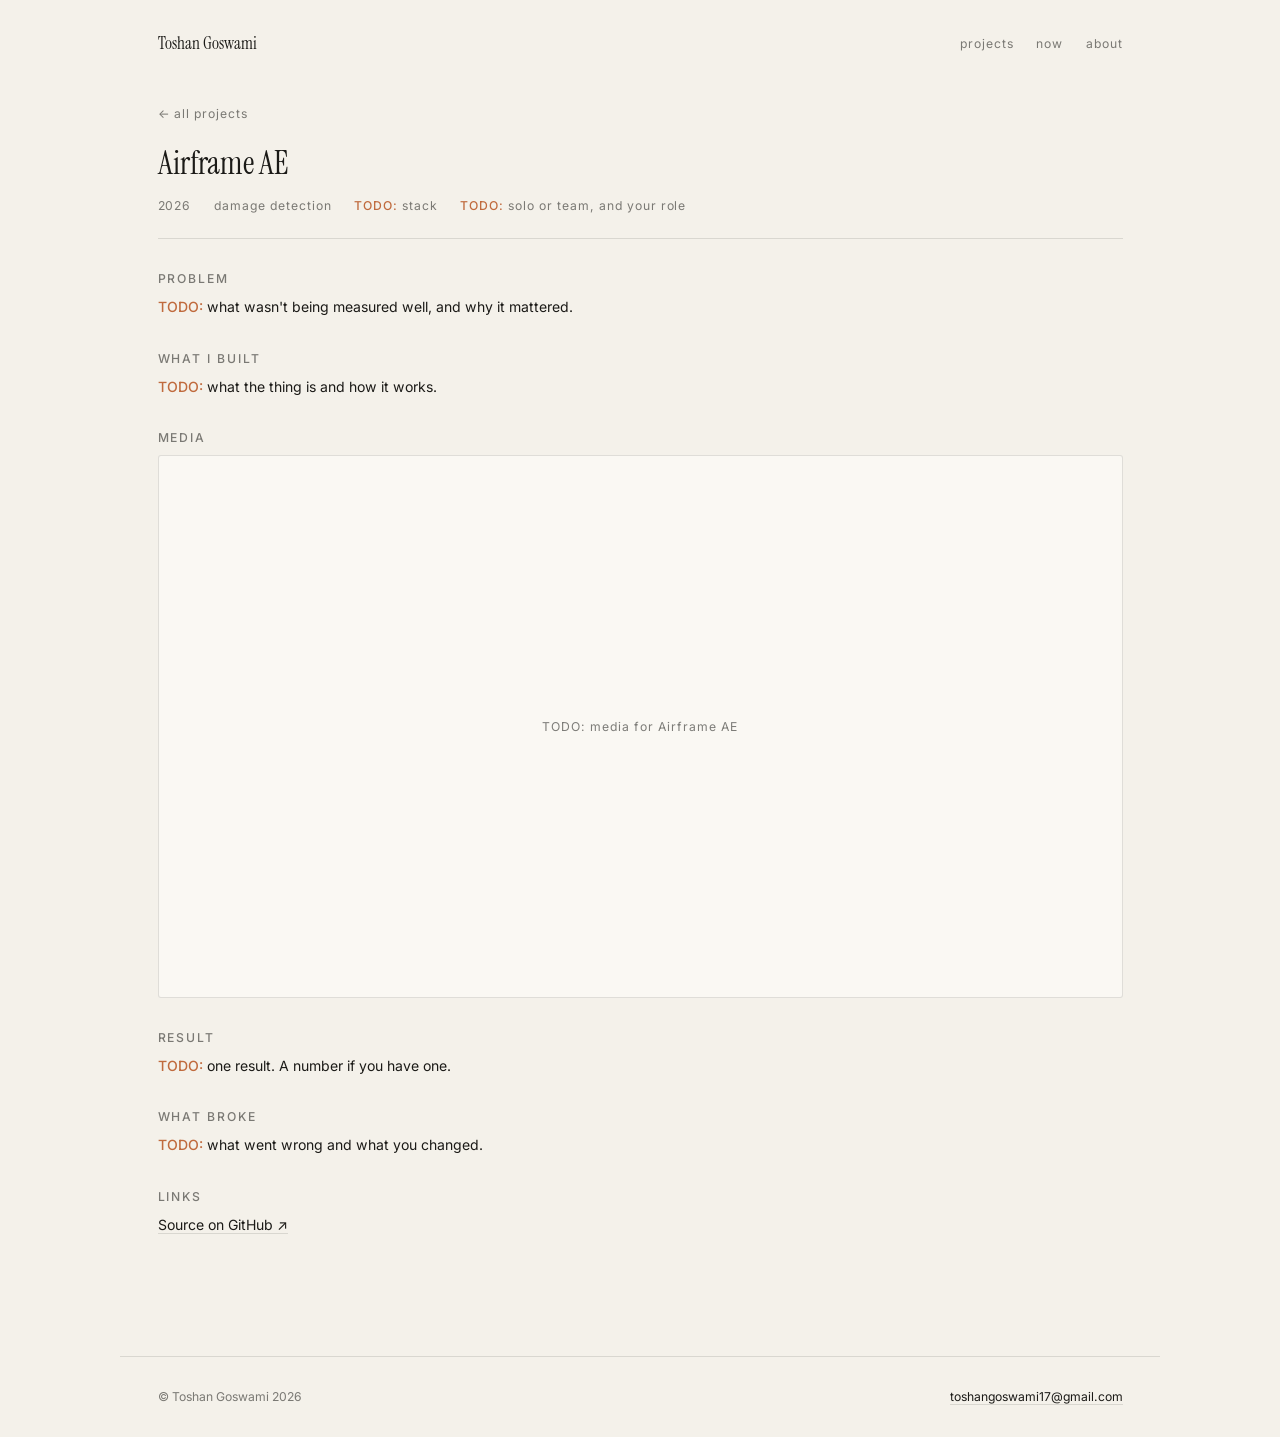
==== projects/airframe-ae/index.html @ 06d4283e "Step 8: project pages from one shared template, five fields each" ====
<!doctype html>
<html lang="en">
<head>
<meta charset="UTF-8" />
<meta name="viewport" content="width=device-width, initial-scale=1.0" />
<title>Airframe AE — Toshan Goswami</title>
<link rel="preconnect" href="https://fonts.googleapis.com">
<link rel="preconnect" href="https://fonts.gstatic.com" crossorigin>
<link href="https://fonts.googleapis.com/css2?family=Instrument+Serif&family=Inter:wght@400;500&display=swap" rel="stylesheet">
<link rel="stylesheet" href="../../assets/css/site.css">
</head>
<body>

  <header class="site-header">
    <a href="../../" class="site-header__name">Toshan Goswami</a>
    <nav class="site-nav">
      <div class="site-nav__links">
        <a href="../../#projects">projects</a>
        <a href="../../#now">now</a>
        <a href="../../#about">about</a>
      </div>
    </nav>
  </header>

  <main class="project-page">
    <a href="../../#projects" class="back-link">&#8592; all projects</a>

    <h1 class="project-page__title">Airframe AE</h1>

    <div class="project-page__meta">
      <span class="meta">2026</span>
      <span class="meta">damage detection</span>
      <span class="meta"><span class="todo">TODO:</span> stack</span>
      <span class="meta"><span class="todo">TODO:</span> solo or team, and your role</span>
    </div>

    <section class="field">
      <h2 class="field__title">Problem</h2>
      <p class="field__body"><span class="todo">TODO:</span> what wasn't being measured well, and why it mattered.</p>
    </section>

    <section class="field">
      <h2 class="field__title">What I built</h2>
      <p class="field__body"><span class="todo">TODO:</span> what the thing is and how it works.</p>
    </section>

    <section class="field field--media">
      <h2 class="field__title">Media</h2>
      <!-- Replace this div with either:
             <img src="../../assets/img/airframe-ae-01.webp" alt="" width="1280" height="720" loading="lazy">
           or, for a short muted loop:
             <video muted loop playsinline autoplay preload="metadata"
                    poster="../../assets/img/airframe-ae-poster.webp"
                    width="1280" height="720">
               <source src="../../assets/video/airframe-ae.mp4" type="video/mp4">
             </video>
           Keep videos under 5MB. See CLAUDE.md. -->
      <div class="project-media project-media--todo">TODO: media for Airframe AE</div>
    </section>

    <section class="field">
      <h2 class="field__title">Result</h2>
      <p class="field__body"><span class="todo">TODO:</span> one result. A number if you have one.</p>
    </section>

    <section class="field">
      <h2 class="field__title">What broke</h2>
      <p class="field__body"><span class="todo">TODO:</span> what went wrong and what you changed.</p>
    </section>

    <section class="field">
      <h2 class="field__title">Links</h2>
      <p class="field__body">
        <a href="https://github.com/toshangoswami/Airframe-AE-Array"
           target="_blank" rel="noopener noreferrer" class="cite-link">Source on GitHub &#8599;</a>
      </p>
    </section>
  </main>

  <footer class="site-footer">
    <p>© Toshan Goswami 2026</p>
    <p><a href="mailto:toshangoswami17@gmail.com" class="cite-link">toshangoswami17@gmail.com</a></p>
  </footer>

</body>
</html>
---- assets/css/site.css ----
/* ==========================================================================
   site.css — shared by every page.
   Tokens live here and only here. Don't hardcode colors or sizes in markup.
   ========================================================================== */

/* --- tokens ------------------------------------------------------------- */

:root{
  /* color — warm paper, accent pulled from the hand-drawn city artwork */
  --paper:#f4f1ea;
  --ink:#1b1a17;
  --ink-soft:rgba(27,26,23,.56);
  --hairline:rgba(27,26,23,.12);
  --accent:#2e3f5c;
  --accent-warm:#c06b3e;

  /* raised surfaces (cards, the polaroid) sit slightly above the paper */
  --surface:#faf8f3;

  /* type */
  --font-display:"Instrument Serif",Georgia,"Times New Roman",serif;
  --font-body:"Inter",system-ui,-apple-system,"Segoe UI",sans-serif;

  --fs-xs:0.8125rem;   /* 13 */
  --fs-sm:0.9375rem;   /* 15 */
  --fs-md:1.125rem;    /* 18 */
  --fs-lg:1.5rem;      /* 24 */
  --fs-xl:2.125rem;    /* 34 */
  --fs-display:clamp(2.6rem,6vw,4.5rem);

  --track-caps:0.16em;
  --track-meta:0.08em;

  /* layout — 8px base */
  --space-1:0.5rem;
  --space-2:1rem;
  --space-3:1.5rem;
  --space-4:2rem;
  --space-6:3rem;
  --space-8:4rem;

  --page-max:1040px;
  --prose-max:680px;
  --gutter:1.5rem;
  --section-gap:4rem;
}

@media (min-width:768px){
  :root{
    --gutter:2.5rem;
    --section-gap:6rem;
  }
}

@media (prefers-color-scheme:dark){
  :root:not([data-theme="light"]){
    --paper:#1a1815;
    --ink:#ece7dd;
    --ink-soft:rgba(236,231,221,.56);
    --hairline:rgba(236,231,221,.14);
    --accent:#9bb3cd;
    --accent-warm:#d9935f;
    --surface:#231f1b;
  }
}

:root[data-theme="dark"]{
  --paper:#1a1815;
  --ink:#ece7dd;
  --ink-soft:rgba(236,231,221,.56);
  --hairline:rgba(236,231,221,.14);
  --accent:#9bb3cd;
  --accent-warm:#d9935f;
  --surface:#231f1b;
}

/* --- reset -------------------------------------------------------------- */

*{box-sizing:border-box;}

html{scroll-behavior:smooth;}

html,body{
  margin:0;
  padding:0;
  background:var(--paper);
  color:var(--ink);
  font-family:var(--font-body);
  font-size:var(--fs-sm);
  line-height:1.6;
  overflow-x:clip;
  -webkit-font-smoothing:antialiased;
}

body{min-height:100vh;}

img,video{max-width:100%; display:block;}

a{color:inherit;}

:focus-visible{
  outline:2px solid var(--accent);
  outline-offset:3px;
  border-radius:1px;
}

@media (prefers-reduced-motion:reduce){
  html{scroll-behavior:auto;}
  *{animation-duration:.01ms !important; transition-duration:.01ms !important;}
}

/* --- type helpers ------------------------------------------------------- */

.label{
  font-size:var(--fs-xs);
  letter-spacing:var(--track-caps);
  text-transform:uppercase;
  color:var(--ink-soft);
  margin:0 0 var(--space-3);
}

.meta{
  font-size:var(--fs-xs);
  letter-spacing:var(--track-meta);
  color:var(--ink-soft);
}

.prose{max-width:var(--prose-max);}

/* --- layout ------------------------------------------------------------- */

.wrap{
  max-width:var(--page-max);
  margin-inline:auto;
  padding-inline:var(--gutter);
}

.section{margin-bottom:var(--section-gap);}

.section__head{
  display:flex;
  align-items:baseline;
  justify-content:space-between;
  gap:var(--space-2);
  border-bottom:1px solid var(--hairline);
  padding-bottom:var(--space-1);
  margin-bottom:var(--space-4);
}

.section__title{
  font-family:var(--font-display);
  font-weight:400;
  font-size:var(--fs-lg);
  margin:0;
}

/* --- header / nav ------------------------------------------------------- */

.site-header{
  max-width:var(--page-max);
  margin-inline:auto;
  padding:var(--space-4) var(--gutter);
  display:flex;
  align-items:center;
  justify-content:space-between;
  gap:var(--space-3);
}

.site-header__name{
  font-family:var(--font-display);
  font-size:var(--fs-md);
  text-decoration:none;
  color:var(--ink);
}

.site-nav{
  display:flex;
  align-items:center;
  gap:var(--space-3);
}

.site-nav__links{
  display:flex;
  align-items:center;
  gap:var(--space-3);
  font-size:var(--fs-xs);
  letter-spacing:var(--track-meta);
}

.site-nav__links a{
  color:var(--ink-soft);
  text-decoration:none;
  transition:color .2s ease;
}
.site-nav__links a:hover{color:var(--ink);}

.site-nav__divider{
  width:1px;
  height:0.875rem;
  background:var(--hairline);
}

.site-nav__social{
  display:flex;
  align-items:center;
  gap:var(--space-2);
}

.icon-link{
  color:var(--ink-soft);
  transition:color .2s ease;
  line-height:0;
  display:inline-flex;
}
.icon-link:hover{color:var(--ink);}

/* --- hero --------------------------------------------------------------- */

.hero{
  max-width:var(--page-max);
  margin-inline:auto;
  padding:var(--space-4) var(--gutter) var(--section-gap);
  display:grid;
  gap:var(--space-8);
  align-items:center;
}

.hero__name{
  font-family:var(--font-display);
  font-weight:400;
  font-size:var(--fs-display);
  line-height:1.02;
  margin:0 0 var(--space-3);
}

.hero__line{
  font-size:var(--fs-md);
  line-height:1.5;
  max-width:26ch;
  margin:0 0 var(--space-3);
  text-wrap:pretty;
}

.hero__where{margin:0;}

/* --- polaroid flipbook -------------------------------------------------- */

.flipbook{
  display:flex;
  flex-direction:column;
  gap:var(--space-2);
}

.gallery-stack{
  position:relative;
  perspective:1400px;
  width:100%;
  max-width:420px;
  aspect-ratio:4 / 3;
}

.polaroid{
  background:var(--surface);
  padding:16px 16px 30px;
  box-shadow:0 26px 50px -24px rgba(27,26,23,.28), 0 8px 18px -12px rgba(27,26,23,.12);
  border-radius:2px;
}

.stack-card{
  position:absolute;
  inset:0;
  border-radius:2px;
}
.stack-card.behind-a{transform:rotate(-4deg) translate(-16px,9px); z-index:1; opacity:0.6;}
.stack-card.behind-b{transform:rotate(3deg) translate(14px,12px); z-index:2; opacity:0.8;}
.stack-card.main{
  z-index:3;
  transform-style:preserve-3d;
  transform-origin:center;
  transition:transform .28s ease, opacity .28s ease;
}
.stack-card.flip-out{transform:rotateY(-90deg); opacity:0;}
.stack-card.flip-in{animation:flipIn .28s ease;}

@keyframes flipIn{
  from{transform:rotateY(90deg); opacity:0;}
  to{transform:rotateY(0deg); opacity:1;}
}

.photo-window{
  position:absolute;
  top:20px; left:20px; right:20px; bottom:36px;
  overflow:hidden;
  background:#f4f2ea;
}

.wash{position:absolute; inset:0;}

.wash.wc-boston{
  background:
    radial-gradient(ellipse 76% 32% at 56% 55%, rgba(240,192,142,0.5), transparent 70%),
    linear-gradient(to bottom, transparent 0 58.2%, rgba(58,76,100,0.22) 58.8%, rgba(40,55,78,0.36) 100%),
    linear-gradient(to bottom, #9db4d0 0%, #c2cad6 34%, #e4d6c2 58%, #eddec9 100%);
}

.wash.wc-sf{
  background:
    radial-gradient(ellipse 60% 30% at 46% 54%, rgba(255,199,132,0.55), transparent 70%),
    linear-gradient(to bottom, transparent 0 57%, rgba(72,66,96,0.22) 57.6%, rgba(50,44,74,0.36) 100%),
    linear-gradient(to bottom, #8ba2bd 0%, #cf9f8d 38%, #f1c996 57%, #f7dcb9 100%);
}

.grain{
  position:absolute;
  inset:0;
  opacity:0.16;
  mix-blend-mode:overlay;
  background-image:url("data:image/svg+xml;utf8,<svg xmlns='http://www.w3.org/2000/svg'><filter id='n'><feTurbulence type='fractalNoise' baseFrequency='0.85' numOctaves='2' stitchTiles='stitch'/></filter><rect width='100%25' height='100%25' filter='url(%23n)'/></svg>");
}

.ink-art{position:absolute; inset:0;}
.ink-art svg{display:block; width:100%; height:100%;}

.photo-window.ghost .wash{opacity:0.42; filter:blur(3px) saturate(0.8);}
.photo-window.ghost .grain{opacity:0.25;}

.stamp{
  position:absolute;
  top:10px; right:10px;
  width:52px; height:45px;
  border:1px solid rgba(52,68,96,0.45);
  outline:1px solid rgba(52,68,96,0.26);
  outline-offset:3px;
  border-radius:3px;
  display:flex;
  flex-direction:column;
  align-items:center;
  justify-content:center;
  color:rgba(52,68,96,0.6);
  text-transform:uppercase;
  transform:rotate(7deg);
  mix-blend-mode:multiply;
  z-index:5;
  text-align:center;
}
.stamp-code{font-weight:500; font-size:10px; letter-spacing:0.1em;}
.stamp-date{font-size:6px; letter-spacing:0.02em; margin-top:2px; opacity:0.85; white-space:nowrap;}

/* flipbook controls sit under the stack, not floating outside it */
.flipbook__controls{
  display:flex;
  align-items:center;
  gap:var(--space-2);
  max-width:420px;
}

.flipbook__caption{
  flex:1;
  margin:0;
}

.arrow-btn{
  color:var(--ink-soft);
  transition:color .2s ease;
  cursor:pointer;
  background:none;
  border:none;
  padding:2px;
  line-height:0;
}
.arrow-btn:hover{color:var(--ink);}

/* --- featured cards ----------------------------------------------------- */

.cards{
  display:grid;
  gap:var(--space-3);
  grid-template-columns:1fr;
}

@media (min-width:640px){
  .cards{grid-template-columns:repeat(auto-fit,minmax(16rem,1fr));}
}

.card{
  border:1px solid var(--hairline);
  border-radius:3px;
  background:var(--surface);
  overflow:hidden;
}

.card__link{
  display:flex;
  flex-direction:column;
  height:100%;
  text-decoration:none;
  color:inherit;
}

.card__media{
  aspect-ratio:16 / 10;
  background:var(--paper);
  border-bottom:1px solid var(--hairline);
  overflow:hidden;
}

.card__media img,
.card__media video{
  width:100%;
  height:100%;
  object-fit:cover;
}

/* visible placeholder until a real cover lands */
.card__media--todo{
  display:flex;
  align-items:center;
  justify-content:center;
  font-size:var(--fs-xs);
  letter-spacing:var(--track-meta);
  color:var(--ink-soft);
  text-align:center;
  padding:var(--space-2);
}

.card__body{
  padding:var(--space-2) var(--space-2) var(--space-3);
  display:flex;
  flex-direction:column;
  gap:var(--space-1);
  flex:1;
}

.card__title{
  font-family:var(--font-display);
  font-weight:400;
  font-size:var(--fs-md);
  margin:0;
}

.card__built{
  margin:0;
  font-size:var(--fs-sm);
}

.card__result{
  margin:auto 0 0;
  padding-top:var(--space-1);
  font-size:var(--fs-sm);
}

.card__result-label{
  display:block;
  font-size:var(--fs-xs);
  letter-spacing:var(--track-caps);
  text-transform:uppercase;
  color:var(--ink-soft);
}

.card__result strong{
  font-weight:500;
  color:var(--accent);
}

.todo{
  color:var(--accent-warm);
  font-weight:500;
}

/* --- projects list ------------------------------------------------------ */

.project-list{
  list-style:none;
  margin:0;
  padding:0;
}

/* The row is a container, not a link — it holds two separate destinations
   (the project page and the repo), which can't nest inside one anchor. */
.project-row{
  display:grid;
  grid-template-columns:3rem 1fr auto;
  align-items:baseline;
  gap:var(--space-2);
  padding:0.75rem 0;
  border-bottom:1px solid var(--hairline);
}
.project-row:first-child{border-top:1px solid var(--hairline);}

.project-row__year{font-size:var(--fs-xs); color:var(--ink-soft);}

.project-row__name{font-size:var(--fs-sm);}

.project-row__link{
  text-decoration:none;
  color:inherit;
  transition:color .2s ease;
}
.project-row__link:hover{color:var(--accent);}

.project-row__tag{
  display:none;
  font-size:var(--fs-xs);
  letter-spacing:var(--track-meta);
  color:var(--ink-soft);
}

.project-row__repo{
  font-size:var(--fs-xs);
  color:var(--ink-soft);
  text-decoration:none;
  transition:color .2s ease;
}
.project-row__repo:hover{color:var(--ink);}

@media (min-width:640px){
  .project-row{grid-template-columns:4rem 1fr 10rem auto;}
  .project-row__tag{display:block;}
}

.ext{font-size:0.75em; color:var(--ink-soft);}

/* --- now log ------------------------------------------------------------ */

.now-log{
  list-style:none;
  margin:0;
  padding:0;
  max-width:var(--prose-max);
}

.now-entry{
  display:grid;
  gap:0.25rem var(--space-3);
  padding:0 0 var(--space-3);
}

.now-entry:not(:last-child){
  margin-bottom:var(--space-3);
  border-bottom:1px solid var(--hairline);
}

.now-entry__date{margin:0;}

.now-entry__body{margin:0;}

@media (min-width:640px){
  .now-entry{grid-template-columns:7rem 1fr;}
}

/* --- about -------------------------------------------------------------- */

.about{
  display:grid;
  gap:var(--space-4);
  align-items:start;
}

.about__bio{
  margin:0 0 var(--space-3);
  max-width:var(--prose-max);
}

.about__links{
  margin:0;
  display:flex;
  flex-wrap:wrap;
  align-items:baseline;
  gap:var(--space-2);
}

.about__photo{
  width:6.5rem;
  aspect-ratio:1;
  object-fit:cover;
  border-radius:50%;
}

/* --- project page ------------------------------------------------------- */

.project-page{
  max-width:var(--page-max);
  margin-inline:auto;
  padding:var(--space-2) var(--gutter) var(--section-gap);
}

.project-page__title{
  font-family:var(--font-display);
  font-weight:400;
  font-size:var(--fs-xl);
  line-height:1.1;
  margin:0 0 var(--space-2);
}

.project-page__meta{
  display:flex;
  flex-wrap:wrap;
  gap:var(--space-1) var(--space-3);
  padding-bottom:var(--space-3);
  border-bottom:1px solid var(--hairline);
  margin-bottom:var(--space-4);
}

.field{
  max-width:var(--prose-max);
  margin-bottom:var(--space-4);
}

.field__title{
  font-size:var(--fs-xs);
  letter-spacing:var(--track-caps);
  text-transform:uppercase;
  color:var(--ink-soft);
  margin:0 0 var(--space-1);
  font-weight:500;
}

.field__body{margin:0;}

/* media on a project page is full content width, not prose width */
.field--media{max-width:none;}

.project-media{
  aspect-ratio:16 / 9;
  background:var(--surface);
  border:1px solid var(--hairline);
  border-radius:3px;
  overflow:hidden;
}

.project-media img,
.project-media video{
  width:100%;
  height:100%;
  object-fit:cover;
}

.project-media--todo{
  display:flex;
  align-items:center;
  justify-content:center;
  font-size:var(--fs-xs);
  letter-spacing:var(--track-meta);
  color:var(--ink-soft);
  text-align:center;
  padding:var(--space-2);
}

.back-link{
  display:inline-block;
  font-size:var(--fs-xs);
  letter-spacing:var(--track-meta);
  color:var(--ink-soft);
  text-decoration:none;
  margin-bottom:var(--space-3);
  transition:color .2s ease;
}
.back-link:hover{color:var(--ink);}

/* --- footer ------------------------------------------------------------- */

.site-footer{
  max-width:var(--page-max);
  margin-inline:auto;
  padding:var(--space-4) var(--gutter);
  border-top:1px solid var(--hairline);
  color:var(--ink-soft);
  font-size:var(--fs-xs);
  display:flex;
  flex-wrap:wrap;
  gap:var(--space-2);
  justify-content:space-between;
}

.site-footer p{margin:0;}

/* --- links -------------------------------------------------------------- */

.cite-link{
  color:var(--ink);
  text-decoration:none;
  border-bottom:1px solid var(--hairline);
  transition:border-color .2s ease;
}
.cite-link:hover{border-color:var(--ink);}

/* --- responsive --------------------------------------------------------- */

@media (min-width:860px){
  .hero{
    grid-template-columns:1fr auto;
    padding-top:var(--space-6);
  }
  .about{grid-template-columns:1fr auto;}
  .about__photo{width:8rem;}
  .project-row{grid-template-columns:4rem 1fr auto;}
}
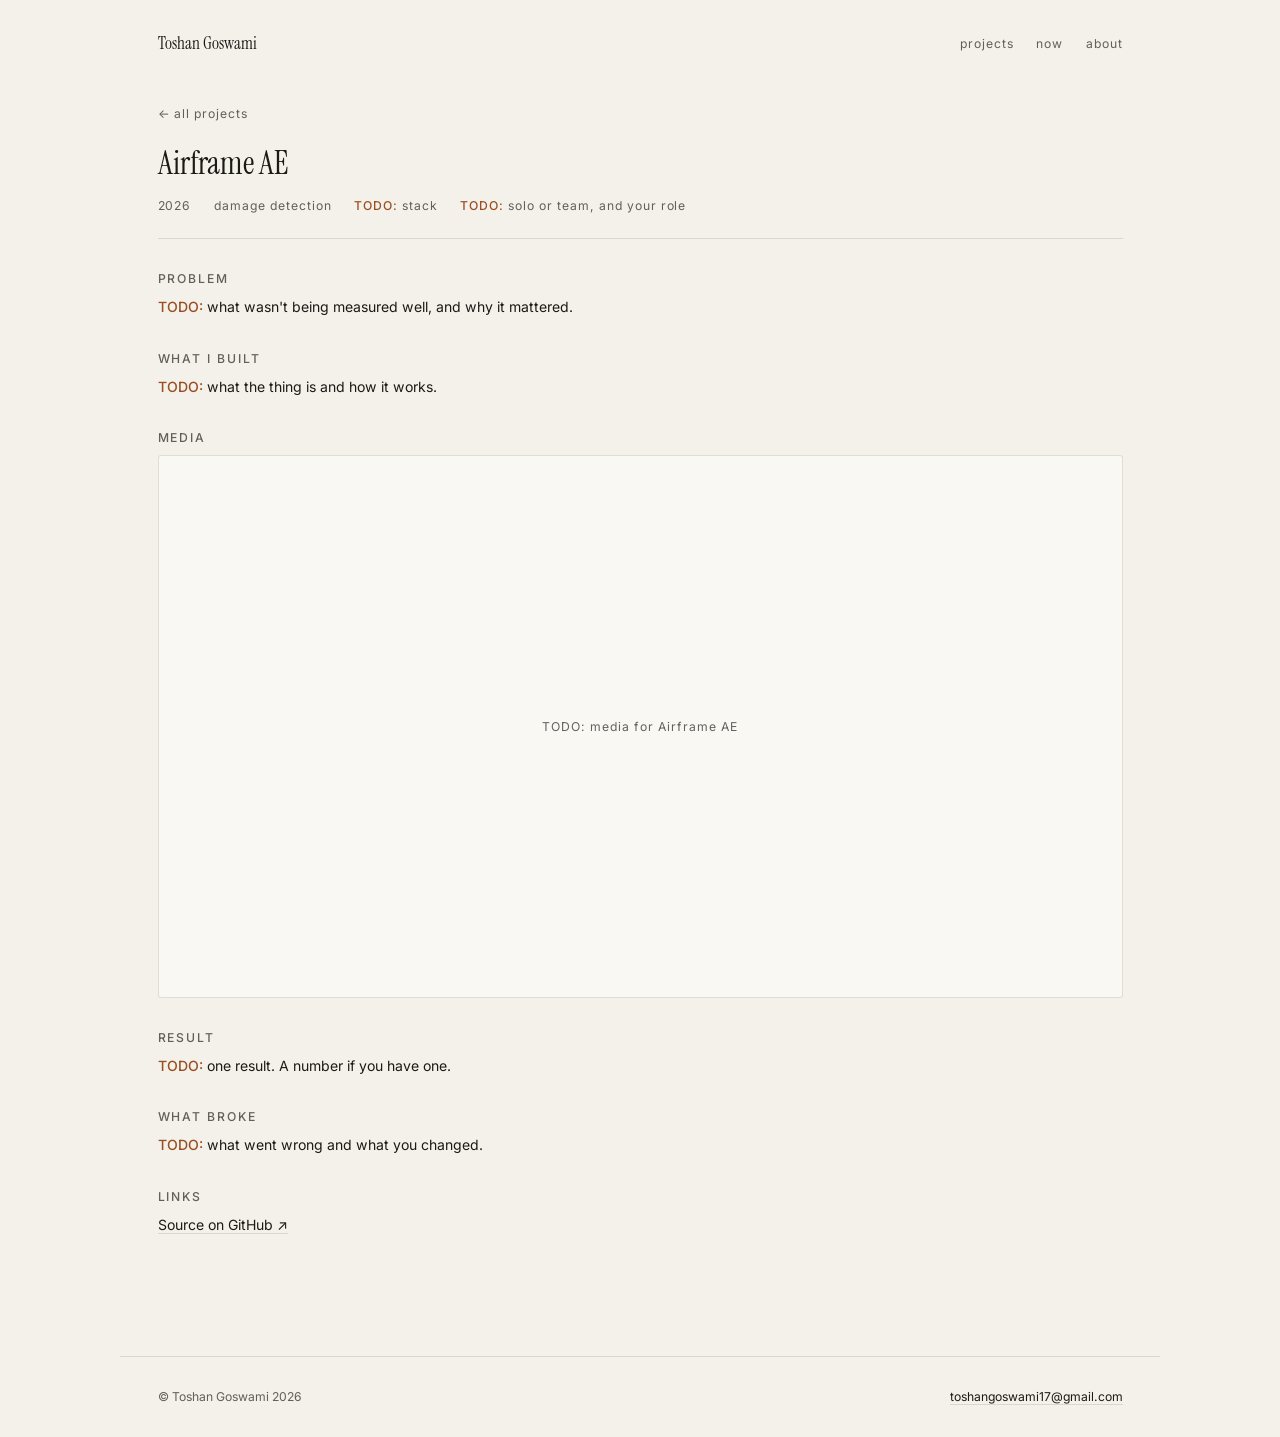
==== commit 81dbf360: "Step 9: contrast fixes, skip links, main landmarks, dead CSS removed" ====
--- a/projects/airframe-ae/index.html
+++ b/projects/airframe-ae/index.html
@@ -11,6 +11,8 @@
 </head>
 <body>
 
+  <a href="#content" class="skip-link">Skip to content</a>
+
   <header class="site-header">
     <a href="../../" class="site-header__name">Toshan Goswami</a>
     <nav class="site-nav">
@@ -22,7 +24,7 @@
     </nav>
   </header>
 
-  <main class="project-page">
+  <main class="project-page" id="content">
     <a href="../../#projects" class="back-link">&#8592; all projects</a>
 
     <h1 class="project-page__title">Airframe AE</h1>
--- a/assets/css/site.css
+++ b/assets/css/site.css
@@ -9,10 +9,14 @@
   /* color — warm paper, accent pulled from the hand-drawn city artwork */
   --paper:#f4f1ea;
   --ink:#1b1a17;
-  --ink-soft:rgba(27,26,23,.56);
+  /* .68, not .56 — at .56 this is 3.87:1 on paper, under the 4.5:1 floor for
+     the 13px metadata it's used on. .68 measures 5.67:1. */
+  --ink-soft:rgba(27,26,23,.68);
   --hairline:rgba(27,26,23,.12);
   --accent:#2e3f5c;
   --accent-warm:#c06b3e;
+  /* darker warm, for warm-colored TEXT — #c06b3e is only 3.44:1 on paper */
+  --accent-warm-ink:#9a4f23;
 
   /* raised surfaces (cards, the polaroid) sit slightly above the paper */
   --surface:#faf8f3;
@@ -60,6 +64,7 @@
     --hairline:rgba(236,231,221,.14);
     --accent:#9bb3cd;
     --accent-warm:#d9935f;
+    --accent-warm-ink:#d9935f;
     --surface:#231f1b;
   }
 }
@@ -71,6 +76,7 @@
   --hairline:rgba(236,231,221,.14);
   --accent:#9bb3cd;
   --accent-warm:#d9935f;
+  --accent-warm-ink:#d9935f;
   --surface:#231f1b;
 }
 
@@ -98,6 +104,18 @@
 
 a{color:inherit;}
 
+.skip-link{
+  position:absolute;
+  left:-9999px;
+  top:0;
+  background:var(--paper);
+  color:var(--ink);
+  padding:var(--space-1) var(--space-2);
+  border:1px solid var(--hairline);
+  z-index:200;
+}
+.skip-link:focus{left:var(--space-2); top:var(--space-2);}
+
 :focus-visible{
   outline:2px solid var(--accent);
   outline-offset:3px;
@@ -124,8 +142,6 @@
   letter-spacing:var(--track-meta);
   color:var(--ink-soft);
 }
-
-.prose{max-width:var(--prose-max);}
 
 /* --- layout ------------------------------------------------------------- */
 
@@ -463,7 +479,7 @@
 }
 
 .todo{
-  color:var(--accent-warm);
+  color:var(--accent-warm-ink);
   font-weight:500;
 }
 
@@ -518,8 +534,6 @@
   .project-row__tag{display:block;}
 }
 
-.ext{font-size:0.75em; color:var(--ink-soft);}
-
 /* --- now log ------------------------------------------------------------ */
 
 .now-log{
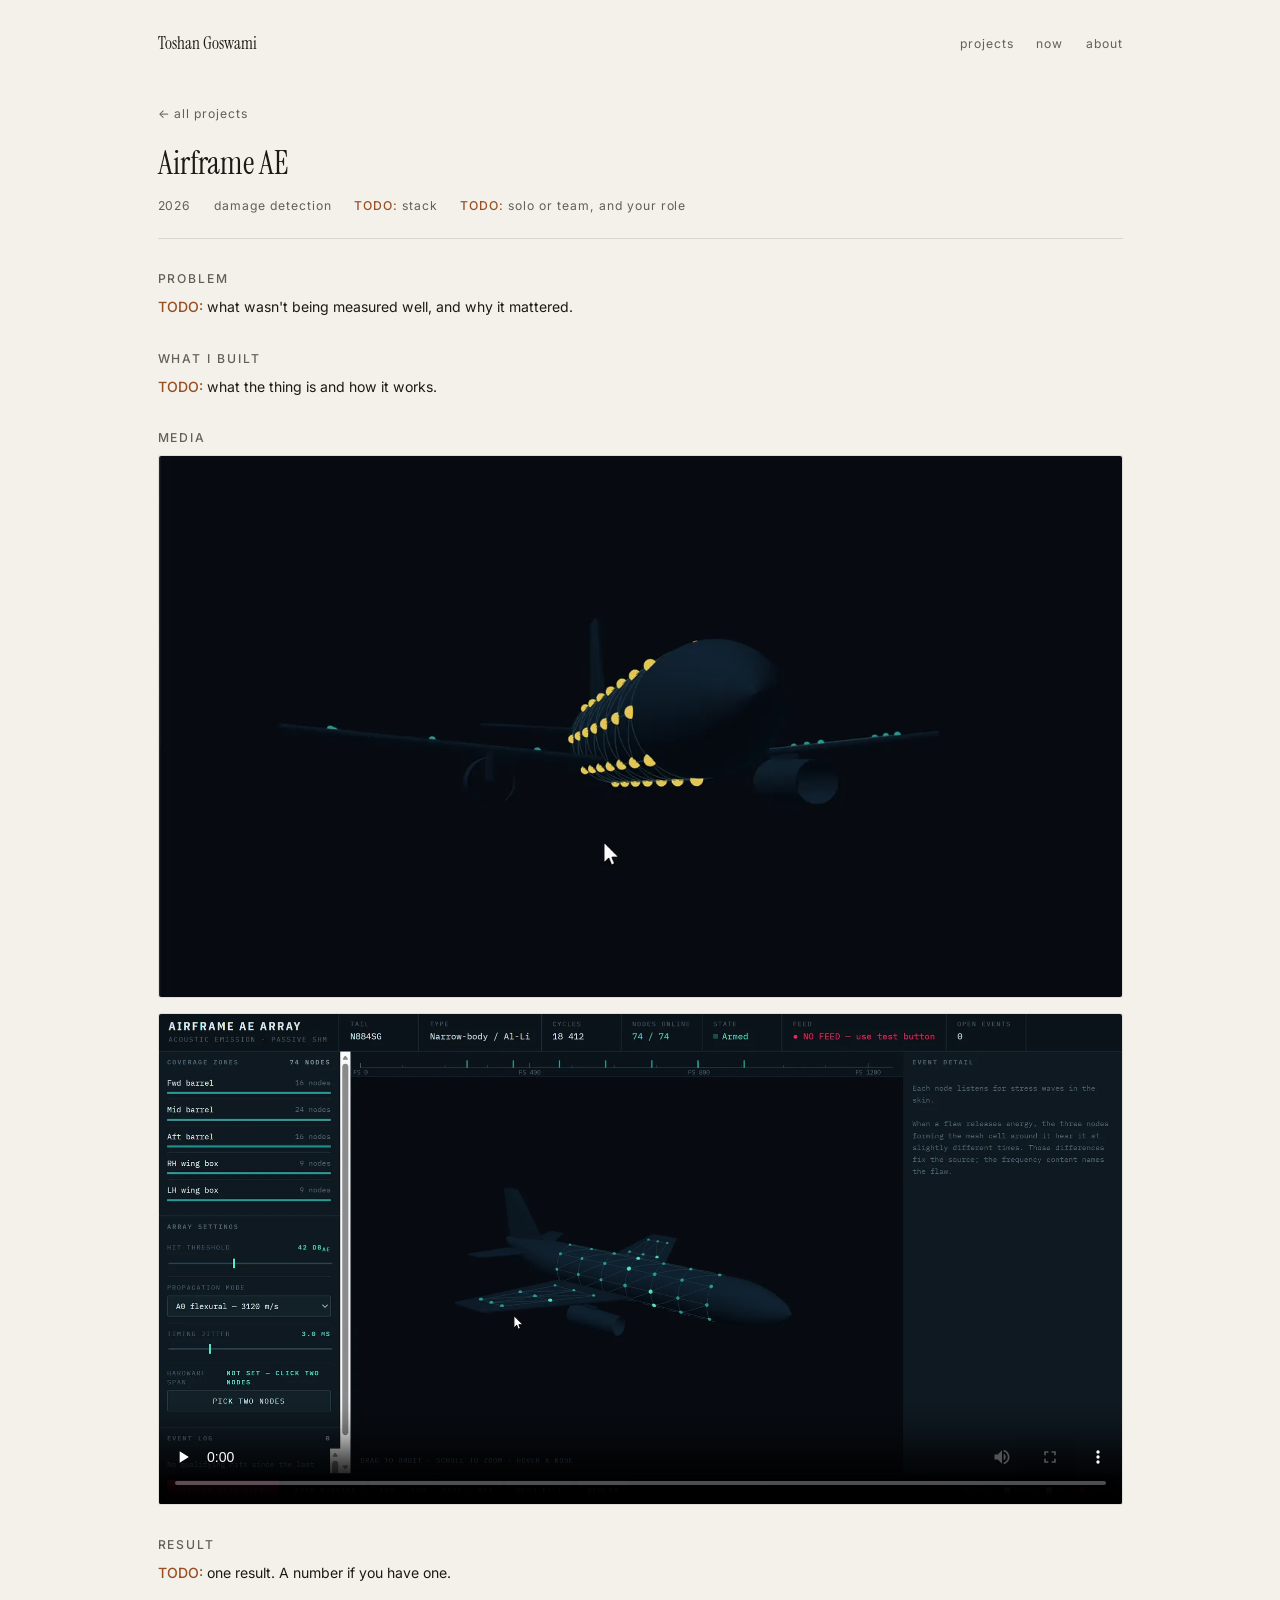
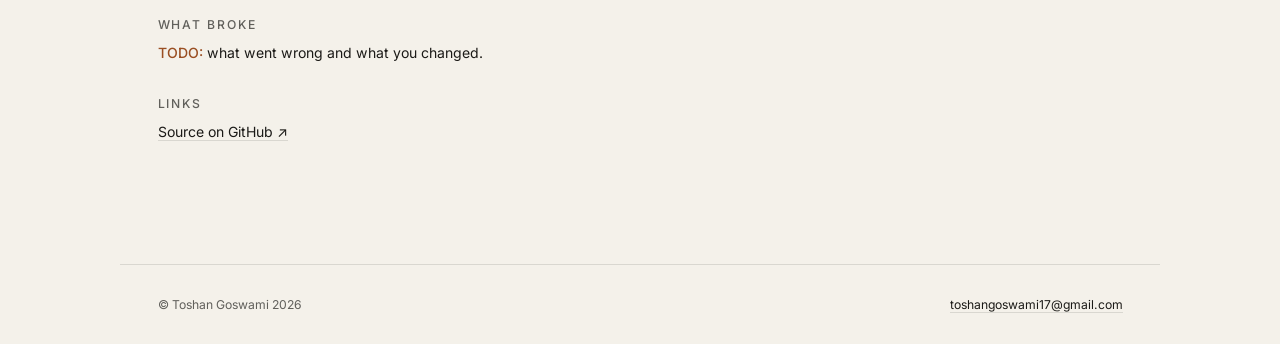
==== commit 5802e9ba: "Resume, card copy, project page videos, Ann Arbor in Places - Resume PDF added with location and pho" ====
--- a/projects/airframe-ae/index.html
+++ b/projects/airframe-ae/index.html
@@ -57,7 +57,20 @@
                <source src="../../assets/video/airframe-ae.mp4" type="video/mp4">
              </video>
            Keep videos under 5MB. See CLAUDE.md. -->
-      <div class="project-media project-media--todo">TODO: media for Airframe AE</div>
+      <div class="project-media">
+        <video muted loop playsinline autoplay preload="metadata"
+               poster="../../assets/img/airframe-ae-poster.webp"
+               width="1280" height="800">
+          <source src="../../assets/video/airframe-ae.mp4" type="video/mp4">
+        </video>
+      </div>
+      <div class="project-media project-media--full">
+        <video controls playsinline preload="none"
+               poster="../../assets/img/airframe-ae-full-poster.webp"
+               width="1920" height="978" aria-label="Full Airframe AE demo recording">
+          <source src="../../assets/video/airframe-ae-full.mp4" type="video/mp4">
+        </video>
+      </div>
     </section>
 
     <section class="field">
--- a/assets/css/site.css
+++ b/assets/css/site.css
@@ -177,9 +177,15 @@
   margin-inline:auto;
   padding:var(--space-4) var(--gutter);
   display:flex;
-  align-items:center;
+  align-items:flex-start;
   justify-content:space-between;
-  gap:var(--space-3);
+  gap:var(--space-2);
+  /* narrow screens can't fit the name and five nav items on one line */
+  flex-direction:column;
+}
+
+@media (min-width:560px){
+  .site-header{flex-direction:row; align-items:center; gap:var(--space-3);}
 }
 
 .site-header__name{
@@ -192,13 +198,15 @@
 .site-nav{
   display:flex;
   align-items:center;
-  gap:var(--space-3);
+  flex-wrap:wrap;
+  gap:var(--space-2) var(--space-3);
 }
 
 .site-nav__links{
   display:flex;
   align-items:center;
-  gap:var(--space-3);
+  flex-wrap:wrap;
+  gap:var(--space-2) var(--space-3);
   font-size:var(--fs-xs);
   letter-spacing:var(--track-meta);
 }
@@ -259,12 +267,29 @@
 
 .hero__where{margin:0;}
 
+/* The portrait is the first thing on the page — intrinsic file is 589x589,
+   so the displayed size stays under ~294px to hold up on 2x screens. */
+.hero__portrait{
+  width:clamp(11rem,34vw,16.25rem);
+  height:auto;
+  aspect-ratio:1;
+  object-fit:cover;
+  border-radius:50%;
+  justify-self:start;
+  order:-1;
+}
+
+@media (min-width:860px){
+  .hero__portrait{order:0; justify-self:end;}
+}
+
 /* --- polaroid flipbook -------------------------------------------------- */
 
 .flipbook{
   display:flex;
   flex-direction:column;
   gap:var(--space-2);
+  max-width:420px;
 }
 
 .gallery-stack{
@@ -324,6 +349,13 @@
     radial-gradient(ellipse 60% 30% at 46% 54%, rgba(255,199,132,0.55), transparent 70%),
     linear-gradient(to bottom, transparent 0 57%, rgba(72,66,96,0.22) 57.6%, rgba(50,44,74,0.36) 100%),
     linear-gradient(to bottom, #8ba2bd 0%, #cf9f8d 38%, #f1c996 57%, #f7dcb9 100%);
+}
+
+.wash.wc-annarbor{
+  background:
+    radial-gradient(ellipse 70% 30% at 42% 54%, rgba(236,186,96,0.5), transparent 70%),
+    linear-gradient(to bottom, transparent 0 63%, rgba(46,72,78,0.22) 63.6%, rgba(35,56,63,0.36) 100%),
+    linear-gradient(to bottom, #a9bccf 0%, #cdd0cf 32%, #e8d3b0 58%, #efdcc0 100%);
 }
 
 .grain{
@@ -564,12 +596,6 @@
 
 /* --- about -------------------------------------------------------------- */
 
-.about{
-  display:grid;
-  gap:var(--space-4);
-  align-items:start;
-}
-
 .about__bio{
   margin:0 0 var(--space-3);
   max-width:var(--prose-max);
@@ -581,13 +607,6 @@
   flex-wrap:wrap;
   align-items:baseline;
   gap:var(--space-2);
-}
-
-.about__photo{
-  width:6.5rem;
-  aspect-ratio:1;
-  object-fit:cover;
-  border-radius:50%;
 }
 
 /* --- project page ------------------------------------------------------- */
@@ -649,6 +668,14 @@
   object-fit:cover;
 }
 
+/* full-length recording: keeps its own aspect ratio (from width/height), never cropped */
+.project-media--full{
+  aspect-ratio:auto;
+  margin-top:var(--space-2);
+}
+
+.project-media--full video{height:auto;}
+
 .project-media--todo{
   display:flex;
   align-items:center;
@@ -705,7 +732,5 @@
     grid-template-columns:1fr auto;
     padding-top:var(--space-6);
   }
-  .about{grid-template-columns:1fr auto;}
-  .about__photo{width:8rem;}
   .project-row{grid-template-columns:4rem 1fr auto;}
 }
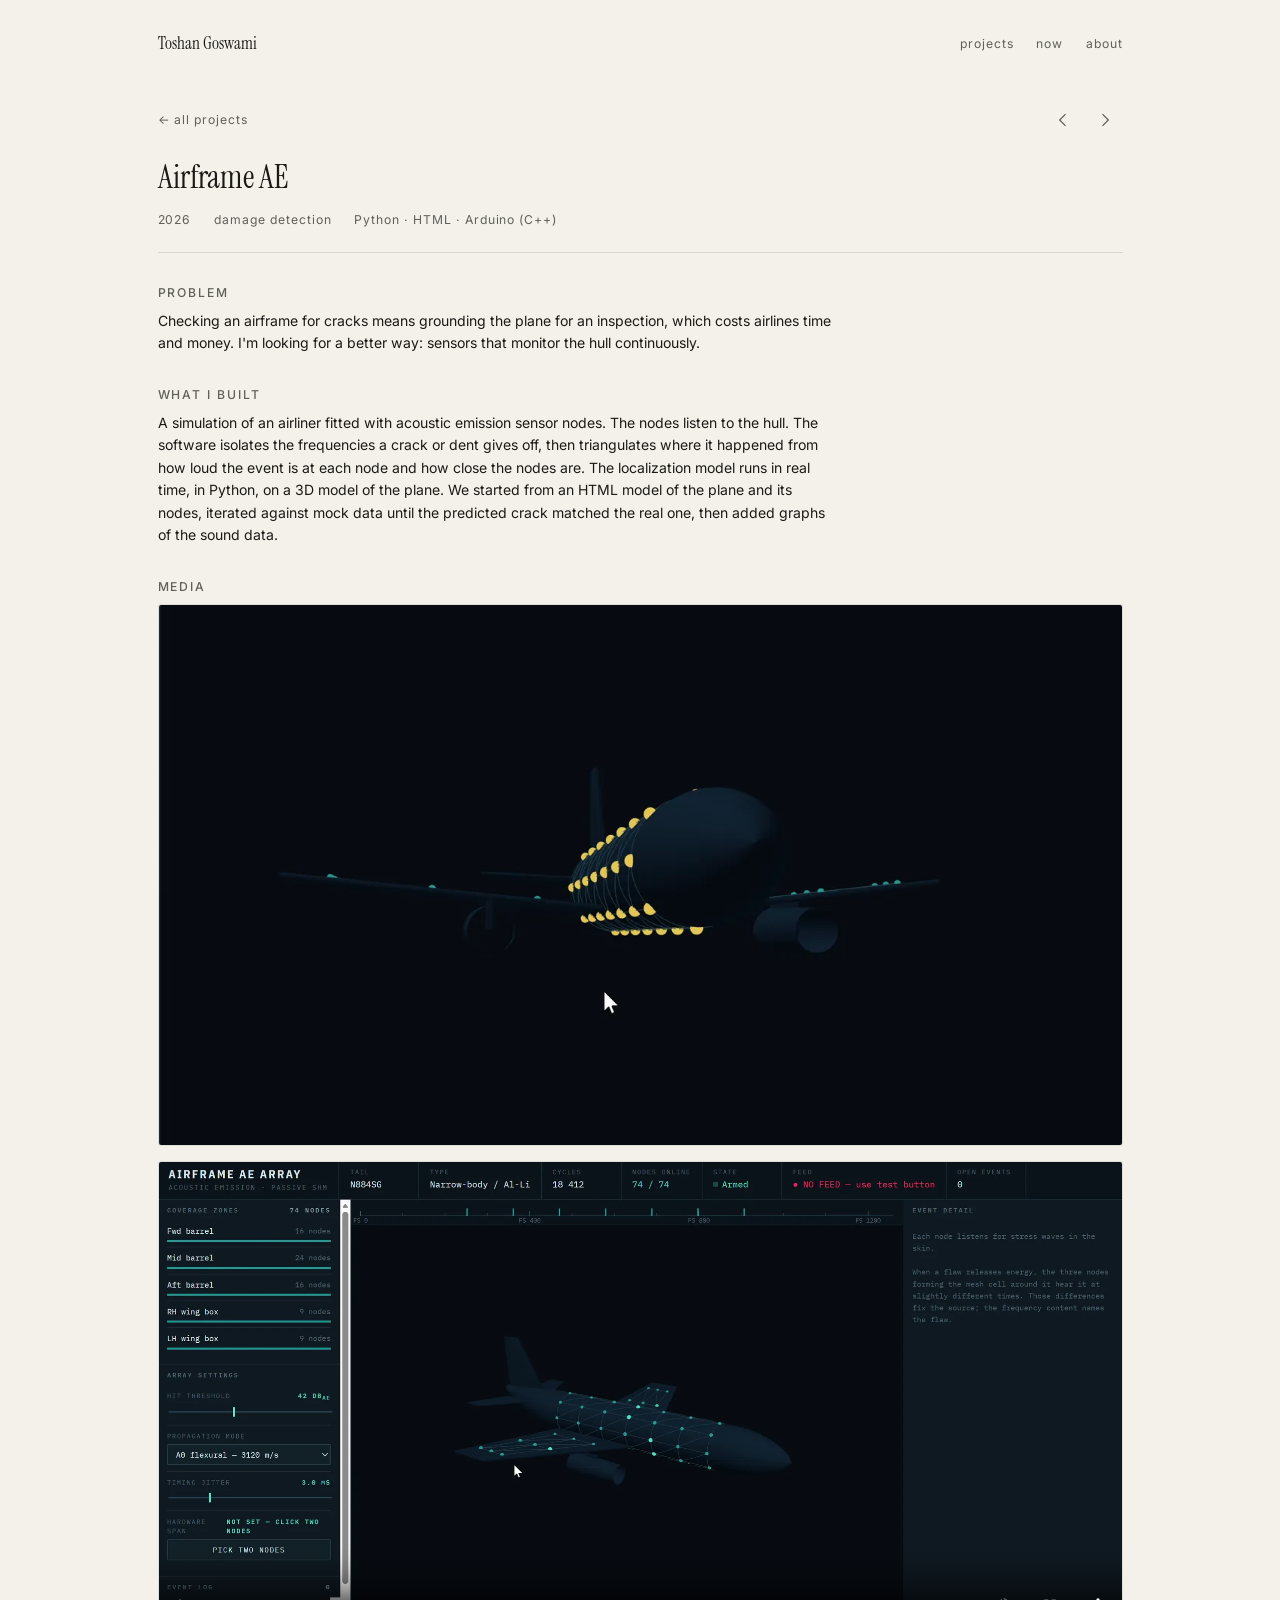
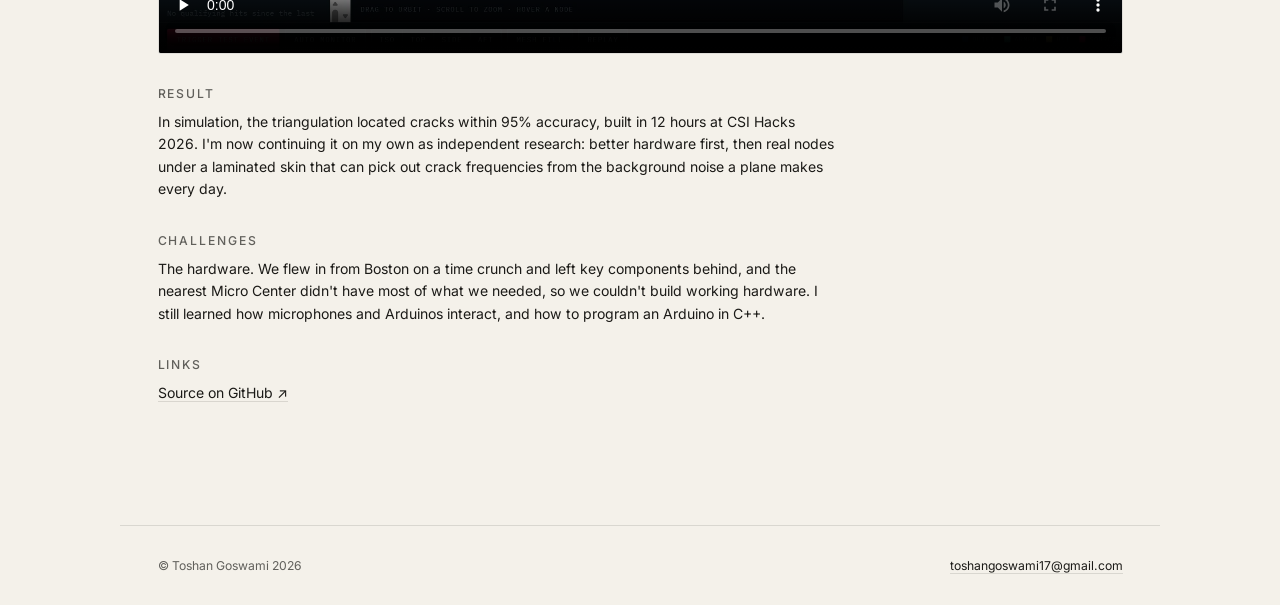
==== commit 8254a28d: "Project pages filled in, prev/next navigation, hero trimmed to name - Airframe AE, WindMesh, Badmint" ====
--- a/projects/airframe-ae/index.html
+++ b/projects/airframe-ae/index.html
@@ -25,25 +25,46 @@
   </header>
 
   <main class="project-page" id="content">
-    <a href="../../#projects" class="back-link">&#8592; all projects</a>
+    <nav class="project-nav" aria-label="Projects">
+      <a href="../../#projects" class="back-link">&#8592; all projects</a>
+      <div class="project-pager">
+        <a href="../badminton-tracker/" rel="prev" class="arrow-btn" aria-label="Previous project: Badminton Shot Tracker" title="Badminton Shot Tracker">
+          <svg width="20" height="20" viewBox="0 0 24 24" fill="none" stroke="currentColor" stroke-width="1.5"><path d="M15 5 8 12l7 7"/></svg>
+        </a>
+        <a href="../windmesh/" rel="next" class="arrow-btn" aria-label="Next project: WindMesh" title="WindMesh">
+          <svg width="20" height="20" viewBox="0 0 24 24" fill="none" stroke="currentColor" stroke-width="1.5"><path d="m9 5 7 7-7 7"/></svg>
+        </a>
+      </div>
+    </nav>
 
     <h1 class="project-page__title">Airframe AE</h1>
 
     <div class="project-page__meta">
       <span class="meta">2026</span>
       <span class="meta">damage detection</span>
-      <span class="meta"><span class="todo">TODO:</span> stack</span>
-      <span class="meta"><span class="todo">TODO:</span> solo or team, and your role</span>
+      <span class="meta">Python · HTML · Arduino (C++)</span>
     </div>
 
     <section class="field">
       <h2 class="field__title">Problem</h2>
-      <p class="field__body"><span class="todo">TODO:</span> what wasn't being measured well, and why it mattered.</p>
+      <p class="field__body">
+        Checking an airframe for cracks means grounding the plane for an
+        inspection, which costs airlines time and money. I'm looking for a better
+        way: sensors that monitor the hull continuously.
+      </p>
     </section>
 
     <section class="field">
       <h2 class="field__title">What I built</h2>
-      <p class="field__body"><span class="todo">TODO:</span> what the thing is and how it works.</p>
+      <p class="field__body">
+        A simulation of an airliner fitted with acoustic emission sensor nodes.
+        The nodes listen to the hull. The software isolates the frequencies a crack
+        or dent gives off, then triangulates where it happened from how loud the
+        event is at each node and how close the nodes are. The localization model
+        runs in real time, in Python, on a 3D model of the plane. We started from
+        an HTML model of the plane and its nodes, iterated against mock data until
+        the predicted crack matched the real one, then added graphs of the sound data.
+      </p>
     </section>
 
     <section class="field field--media">
@@ -75,12 +96,23 @@
 
     <section class="field">
       <h2 class="field__title">Result</h2>
-      <p class="field__body"><span class="todo">TODO:</span> one result. A number if you have one.</p>
+      <p class="field__body">
+        In simulation, the triangulation located cracks within 95% accuracy,
+        built in 12 hours at CSI Hacks 2026. I'm now continuing it on my own as
+        independent research: better hardware first, then real nodes under a
+        laminated skin that can pick out crack frequencies from the background
+        noise a plane makes every day.
+      </p>
     </section>
 
     <section class="field">
-      <h2 class="field__title">What broke</h2>
-      <p class="field__body"><span class="todo">TODO:</span> what went wrong and what you changed.</p>
+      <h2 class="field__title">Challenges</h2>
+      <p class="field__body">
+        The hardware. We flew in from Boston on a time crunch and left key
+        components behind, and the nearest Micro Center didn't have most of what we
+        needed, so we couldn't build working hardware. I still learned how
+        microphones and Arduinos interact, and how to program an Arduino in C++.
+      </p>
     </section>
 
     <section class="field">
@@ -97,5 +129,7 @@
     <p><a href="mailto:toshangoswami17@gmail.com" class="cite-link">toshangoswami17@gmail.com</a></p>
   </footer>
 
+  <script src="../../assets/js/site.js" defer></script>
+
 </body>
 </html>
--- a/assets/css/site.css
+++ b/assets/css/site.css
@@ -254,18 +254,8 @@
   font-weight:400;
   font-size:var(--fs-display);
   line-height:1.02;
-  margin:0 0 var(--space-3);
-}
-
-.hero__line{
-  font-size:var(--fs-md);
-  line-height:1.5;
-  max-width:26ch;
-  margin:0 0 var(--space-3);
-  text-wrap:pretty;
-}
-
-.hero__where{margin:0;}
+  margin:0;
+}
 
 /* The portrait is the first thing on the page — intrinsic file is 589x589,
    so the displayed size stays under ~294px to hold up on 2x screens. */
@@ -394,12 +384,14 @@
 .stamp-code{font-weight:500; font-size:10px; letter-spacing:0.1em;}
 .stamp-date{font-size:6px; letter-spacing:0.02em; margin-top:2px; opacity:0.85; white-space:nowrap;}
 
-/* flipbook controls sit under the stack, not floating outside it */
+/* flipbook controls sit under the stack, not floating outside it.
+   The tilted ghost cards hang ~24px below the stack, so clear them. */
 .flipbook__controls{
   display:flex;
   align-items:center;
   gap:var(--space-2);
   max-width:420px;
+  margin-top:var(--space-3);
 }
 
 .flipbook__caption{
@@ -505,11 +497,6 @@
   color:var(--ink-soft);
 }
 
-.card__result strong{
-  font-weight:500;
-  color:var(--accent);
-}
-
 .todo{
   color:var(--accent-warm-ink);
   font-weight:500;
@@ -676,6 +663,40 @@
 
 .project-media--full video{height:auto;}
 
+/* click-to-play YouTube: a local poster until clicked, so no YouTube
+   script loads with the page. Without JS it's a plain link to YouTube. */
+.yt-facade{
+  position:relative;
+  display:block;
+  width:100%;
+  height:100%;
+}
+
+/* .project-media clips overflow, so pull the focus ring inside */
+.yt-facade:focus-visible{outline-offset:-4px;}
+
+.yt-facade__play{
+  position:absolute;
+  left:50%; top:50%;
+  width:68px; height:48px;
+  transform:translate(-50%,-50%);
+  display:flex;
+  align-items:center;
+  justify-content:center;
+  /* sits on a photo, not on paper, so it stays dark in both themes */
+  background:rgba(27,26,23,.82);
+  color:#fff;
+  border-radius:12px;
+}
+.yt-facade:hover .yt-facade__play{background:rgba(27,26,23,.95);}
+
+.project-media iframe{
+  display:block;
+  width:100%;
+  height:100%;
+  border:0;
+}
+
 .project-media--todo{
   display:flex;
   align-items:center;
@@ -697,6 +718,34 @@
   transition:color .2s ease;
 }
 .back-link:hover{color:var(--ink);}
+
+/* back link on the left, prev/next project arrows on the right */
+.project-nav{
+  display:flex;
+  align-items:center;
+  justify-content:space-between;
+  gap:var(--space-2);
+  margin-bottom:var(--space-3);
+}
+.project-nav .back-link{margin-bottom:0;}
+
+.project-pager{display:flex; gap:var(--space-1);}
+/* bigger hit area than the flipbook arrows: these are the main way around */
+.project-pager .arrow-btn{padding:var(--space-1);}
+
+/* Page-to-page navigation cross-fades instead of flashing white, and a
+   project's content rises in slightly. Browsers without cross-document view
+   transitions just navigate normally. */
+@media (prefers-reduced-motion:no-preference){
+  @view-transition{navigation:auto;}
+}
+
+.project-page{view-transition-name:project-page;}
+::view-transition-old(project-page){animation:project-out .18s ease both;}
+::view-transition-new(project-page){animation:project-in .28s ease both;}
+
+@keyframes project-out{to{opacity:0; transform:translateY(-6px);}}
+@keyframes project-in{from{opacity:0; transform:translateY(8px);}}
 
 /* --- footer ------------------------------------------------------------- */
 
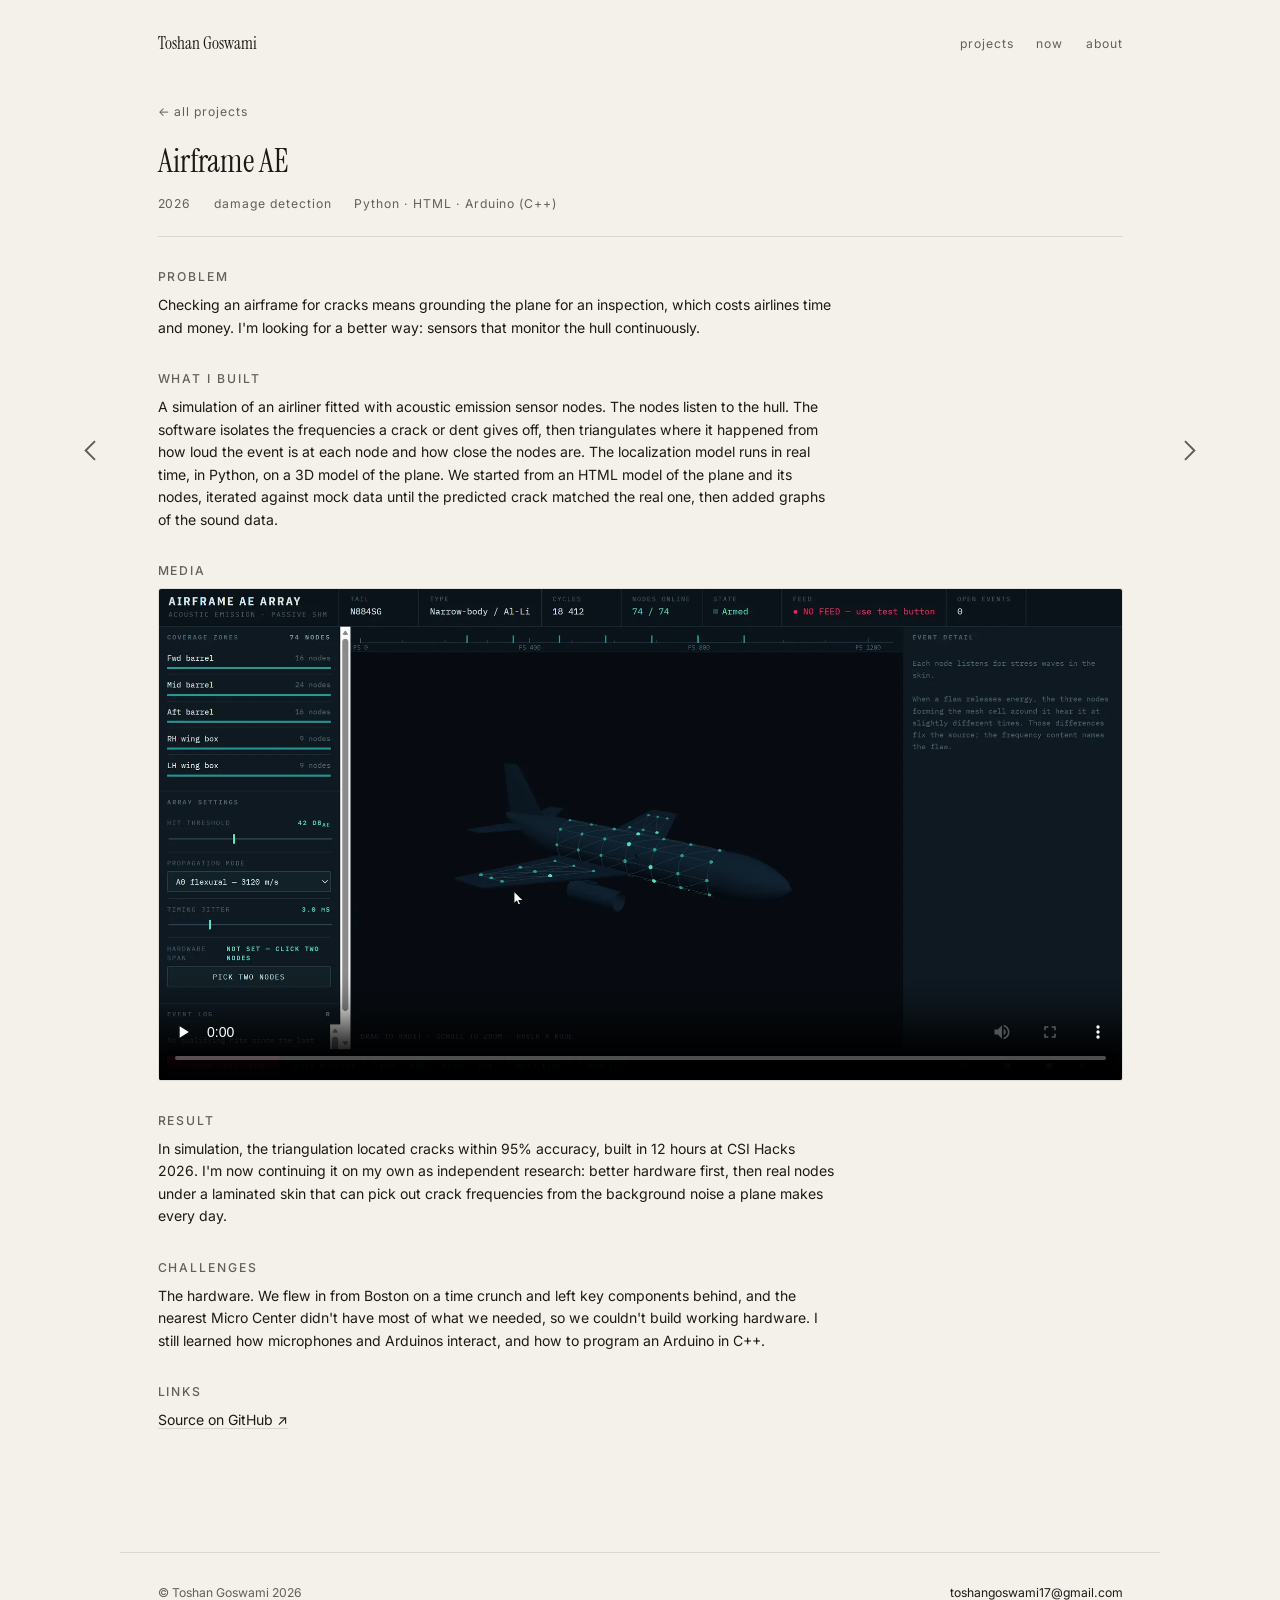
==== commit 52033785: "November resume without phone number; one video per project page; About rewrite - Resume PDF replace" ====
--- a/projects/airframe-ae/index.html
+++ b/projects/airframe-ae/index.html
@@ -78,13 +78,6 @@
                <source src="../../assets/video/airframe-ae.mp4" type="video/mp4">
              </video>
            Keep videos under 5MB. See CLAUDE.md. -->
-      <div class="project-media">
-        <video muted loop playsinline autoplay preload="metadata"
-               poster="../../assets/img/airframe-ae-poster.webp"
-               width="1280" height="800">
-          <source src="../../assets/video/airframe-ae.mp4" type="video/mp4">
-        </video>
-      </div>
       <div class="project-media project-media--full">
         <video controls playsinline preload="none"
                poster="../../assets/img/airframe-ae-full-poster.webp"
--- a/assets/css/site.css
+++ b/assets/css/site.css
@@ -254,7 +254,18 @@
   font-weight:400;
   font-size:var(--fs-display);
   line-height:1.02;
-  margin:0;
+  margin:0 0 var(--space-2);
+}
+
+.hero__title{
+  font-family:var(--font-display);
+  font-weight:400;
+  font-size:var(--fs-xl);
+  line-height:1.15;
+  color:var(--ink-soft);
+  max-width:20ch;
+  margin:0;
+  text-wrap:balance;
 }
 
 /* The portrait is the first thing on the page — intrinsic file is 589x589,
@@ -559,7 +570,6 @@
   list-style:none;
   margin:0;
   padding:0;
-  max-width:var(--prose-max);
 }
 
 .now-entry{
@@ -575,10 +585,52 @@
 
 .now-entry__date{margin:0;}
 
-.now-entry__body{margin:0;}
+/* text holds to prose width; the snapshots below it may run wider */
+.now-entry__body{margin:0; max-width:calc(var(--prose-max) - 7rem - var(--space-3));}
+
+/* sneak-peek snapshots of work in progress — framed like the Places polaroid
+   and tipped slightly, so they read as snapshots, not finished covers.
+   Two to a row on phones, as many as fit from there. */
+.now-entry__peeks{
+  display:flex;
+  flex-wrap:wrap;
+  gap:var(--space-3);
+  margin-top:var(--space-3);
+}
+
+.peek{
+  width:min(11rem, calc(50% - var(--space-3) / 2));
+  margin:0;
+  padding:10px 10px 0;
+}
+/* a lone snapshot gets more room */
+.peek:only-child{width:min(100%, 15rem);}
+
+.peek:nth-child(3n+1){transform:rotate(-1.5deg);}
+.peek:nth-child(3n+2){transform:rotate(1deg);}
+.peek:nth-child(3n){transform:rotate(-.5deg);}
+
+.peek img,
+.peek video{
+  width:100%;
+  height:auto;
+  aspect-ratio:3 / 4;
+  object-fit:cover;
+  /* pull the phone-camera color toward the warm paper palette */
+  filter:saturate(.85) sepia(.08);
+}
+
+.peek figcaption{
+  padding:var(--space-1) 0;
+  text-align:center;
+}
 
 @media (min-width:640px){
   .now-entry{grid-template-columns:7rem 1fr;}
+  /* keep the snapshots in the text column, not under the date */
+  .now-entry__peeks{grid-column:2;}
+  /* four to a row, shrinking to fit before they wrap */
+  .peek{width:min(11rem, calc(25% - var(--space-3) * 3 / 4));}
 }
 
 /* --- about -------------------------------------------------------------- */
@@ -656,10 +708,9 @@
 }
 
 /* full-length recording: keeps its own aspect ratio (from width/height), never cropped */
-.project-media--full{
-  aspect-ratio:auto;
-  margin-top:var(--space-2);
-}
+.project-media--full{aspect-ratio:auto;}
+
+.project-media + .project-media--full{margin-top:var(--space-2);}
 
 .project-media--full video{height:auto;}
 
@@ -733,6 +784,33 @@
 /* bigger hit area than the flipbook arrows: these are the main way around */
 .project-pager .arrow-btn{padding:var(--space-1);}
 
+/* From tablet up the arrows leave the nav row and sit at mid-height on either
+   side of the screen, like a slideshow. Below 1200px there's no margin outside
+   the page for them, so the page pads in to keep content clear of them; from
+   1200px they sit just outside the 1040px page instead. */
+@media (min-width:768px){
+  .project-pager .arrow-btn{
+    position:fixed;
+    top:50%;
+    transform:translateY(-50%);
+    z-index:10;
+  }
+  .project-pager [rel="prev"]{left:var(--space-2);}
+  .project-pager [rel="next"]{right:var(--space-2);}
+  .project-pager svg{width:32px; height:32px;}
+
+  /* captured on its own so the arrows hold still while the page fades */
+  .project-pager{view-transition-name:project-pager;}
+
+  .project-page{padding-inline:5rem;}
+}
+
+@media (min-width:1200px){
+  .project-page{padding-inline:var(--gutter);}
+  .project-pager [rel="prev"]{left:calc(50% - var(--page-max) / 2 - 3.5rem);}
+  .project-pager [rel="next"]{right:calc(50% - var(--page-max) / 2 - 3.5rem);}
+}
+
 /* Page-to-page navigation cross-fades instead of flashing white, and a
    project's content rises in slightly. Browsers without cross-document view
    transitions just navigate normally. */
